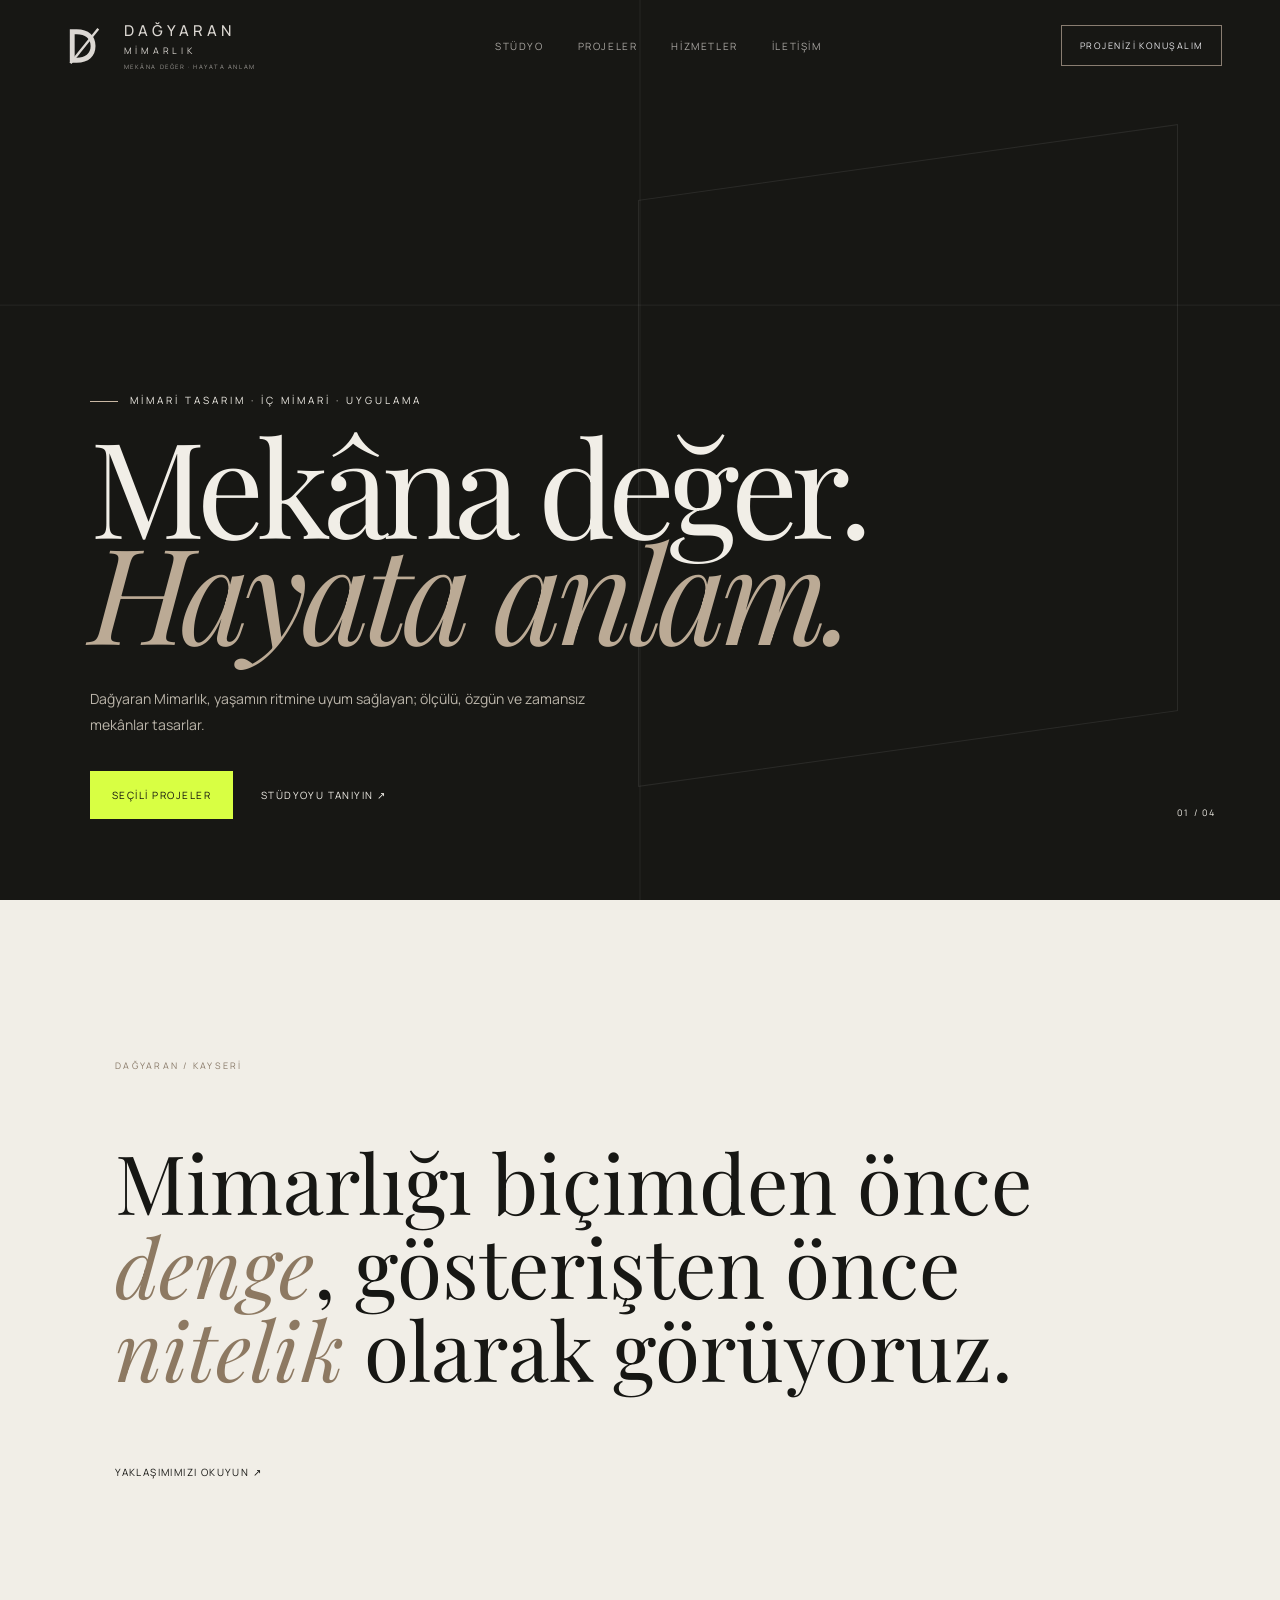
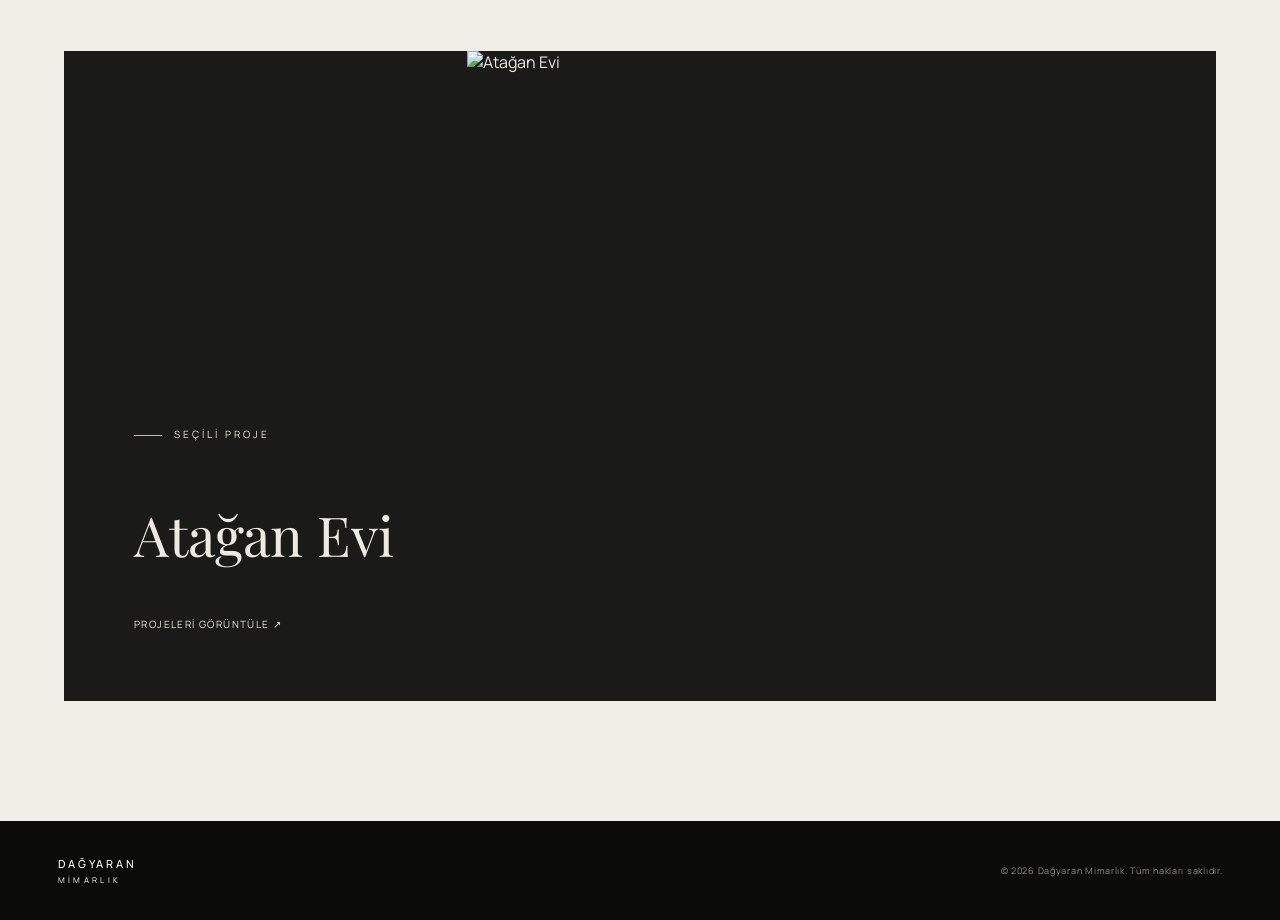
==== anasayfa.html @ bd8af975 "anasayfa.html temiz URL sayfasini ekle" ====
<!doctype html><html lang="tr"><head><meta charset="utf-8"><meta name="viewport" content="width=device-width,initial-scale=1"><meta name="description" content="Mimari tasarım, iç mimari ve uygulama."><title>Dağyaran Mimarlık | Kayseri</title><link rel="preconnect" href="https://fonts.googleapis.com"><link rel="preconnect" href="https://fonts.gstatic.com" crossorigin><link href="https://fonts.googleapis.com/css2?family=Manrope:wght@300;400;500;600&family=Playfair+Display:ital,wght@0,400;1,400&display=swap" rel="stylesheet"><link rel="stylesheet" href="styles.css"></head><body class="inner-page"><div class="page-curtain"></div><header class="site-header inner-header"><a class="brand" href="anasayfa.html"><span class="brand-mark"><svg viewBox="0 0 72 72"><path d="M17 12v48h10c17 0 27-9 27-24S44 12 27 12H17Zm7 7h3c12 0 20 6 20 17s-8 17-20 17h-3V19Z" fill="currentColor"/><path d="M58 11 18 61" fill="none" stroke="currentColor" stroke-width="3.4"/></svg></span><span class="brand-lockup"><span class="brand-text"><strong>DAĞYARAN</strong><em>MİMARLIK</em></span><span class="brand-tagline">MEKÂNA DEĞER · HAYATA ANLAM</span></span></a><nav class="desktop-nav"><a href="studyo.html">Stüdyo</a><a href="projeler.html">Projeler</a><a href="hizmetler.html">Hizmetler</a><a href="iletisim.html">İletişim</a></nav><a class="header-cta" href="iletisim.html">Projenizi Konuşalım</a></header><main><section class="home-hero"><div class="home-lines"></div><div class="home-hero-copy"><p class="eyebrow">MİMARİ TASARIM · İÇ MİMARİ · UYGULAMA</p><h1>Mekâna değer.<br><em>Hayata anlam.</em></h1><p>Dağyaran Mimarlık, yaşamın ritmine uyum sağlayan; ölçülü, özgün ve zamansız mekânlar tasarlar.</p><div class="home-actions"><a class="button light page-link" href="projeler.html">Seçili Projeler</a><a class="quiet-link page-link" href="studyo.html">Stüdyoyu tanıyın ↗</a></div></div><div class="home-number">01 / 04</div></section><section class="home-intro"><p>DAĞYARAN / KAYSERİ</p><h2>Mimarlığı biçimden önce <em>denge</em>, gösterişten önce <em>nitelik</em> olarak görüyoruz.</h2><a href="studyo.html" class="quiet-link page-link">Yaklaşımımızı okuyun ↗</a></section><section class="home-feature"><div><p class="eyebrow">SEÇİLİ PROJE</p><h2>Atağan Evi</h2><a href="projeler.html" class="quiet-link page-link">Projeleri görüntüle ↗</a></div><img src="https://drive.google.com/thumbnail?id=1v3eEyQSpE3MELbaEAuK14rETK1fbe3Ud&sz=w1600" alt="Atağan Evi"></section></main><footer><a class="brand footer-brand" href="anasayfa.html"><span class="brand-text"><strong>DAĞYARAN</strong><em>MİMARLIK</em></span></a><p>© 2026 Dağyaran Mimarlık. Tüm hakları saklıdır.</p></footer><script src="pages.js"></script></body></html>
---- styles.css ----
:root{--ink:#1A1A1A;--paper:#F7F4EF;--cream:#E8E0D6;--warm:#C9B8A4;--line:rgba(26,26,26,.16);--dark:#1A1A1A}*{box-sizing:border-box}html{scroll-behavior:smooth}body{margin:0;background:var(--paper);color:var(--ink);font-family:Manrope,Arial,sans-serif;overflow-x:hidden}.noise{position:fixed;inset:0;pointer-events:none;z-index:999;opacity:.025}.site-header{position:absolute;top:0;left:0;width:100%;z-index:30;padding:24px 4.5vw;display:grid;grid-template-columns:auto 1fr auto;gap:44px;align-items:center;color:#fff}.brand{display:flex;align-items:center;gap:16px;color:inherit;text-decoration:none}.brand-lockup{display:flex;flex-direction:column;gap:6px}.brand-tagline{font-size:6px;letter-spacing:.26em;white-space:nowrap;opacity:.68}.brand-mark{width:50px;height:50px;display:block;flex:0 0 auto}.brand-mark svg{width:100%;height:100%}.brand-text{display:flex;flex-direction:column;letter-spacing:.31em;font-size:9px}.brand-text strong{font-size:15px;font-weight:500;letter-spacing:.27em}.brand-text em{font-style:normal;margin-top:3px;letter-spacing:.42em}.desktop-nav{display:flex;justify-content:center;gap:34px}.desktop-nav a{color:inherit;text-decoration:none;text-transform:uppercase;font-size:10px;letter-spacing:.16em;opacity:.75;transition:.25s}.desktop-nav a:hover{opacity:1}.header-cta{border:1px solid rgba(255,255,255,.55);padding:13px 18px;color:#fff;text-decoration:none;text-transform:uppercase;font-size:9px;letter-spacing:.16em;transition:.25s}.header-cta:hover{background:#fff;color:#111}.menu-btn{display:none;background:none;border:0;width:42px;height:42px;position:relative}.menu-btn span{position:absolute;width:24px;height:1px;background:#fff;left:9px}.menu-btn span:first-child{top:16px}.menu-btn span:last-child{top:24px}.hero{height:100svh;min-height:690px;position:relative;color:white;overflow:hidden;display:flex;align-items:flex-end}.hero-slider,.hero-slide,.hero-overlay{position:absolute;inset:0}.hero-slide{background-size:cover;background-position:center;opacity:0;transform:scale(1.035);transition:opacity 1.2s ease,transform 6.5s ease}.hero-slide.active{opacity:1;transform:scale(1.09)}.hero-overlay{background:linear-gradient(90deg,rgba(9,9,8,.73) 0%,rgba(9,9,8,.28) 50%,rgba(9,9,8,.16) 100%),linear-gradient(0deg,rgba(8,8,7,.55),transparent 55%)}.hero-content{position:relative;z-index:3;padding:0 0 10vh 9vw;max-width:920px}.eyebrow,.section-kicker{font-size:10px;letter-spacing:.3em;text-transform:uppercase}.hero h1,.statement h2,.projects h2,.services h2,.contact h2{font-family:'Playfair Display',serif;font-weight:400}.hero h1{font-size:clamp(62px,8.8vw,132px);line-height:.86;letter-spacing:-.035em;margin:22px 0 28px}.hero h1 em,.statement h2 em,.services h2 em,.contact h2 em{font-weight:400}.hero-copy{max-width:520px;font-size:15px;line-height:1.8;color:rgba(255,255,255,.86)}.hero-actions{display:flex;align-items:center;gap:30px;margin-top:34px}.button{display:inline-flex;padding:14px 18px;text-decoration:none;text-transform:uppercase;font-size:10px;letter-spacing:.15em}.button.light{background:var(--paper);color:var(--ink)}.text-link{color:#fff;text-decoration:none;font-size:11px;letter-spacing:.12em}.text-link b{margin-left:10px;font-size:16px}.hero-side{position:absolute;z-index:3;right:4.5vw;bottom:10vh;display:flex;gap:28px;transform:rotate(-90deg) translateX(100%);transform-origin:right bottom;font-size:9px;text-transform:uppercase;letter-spacing:.2em;color:rgba(255,255,255,.72)}.hero-counter{position:absolute;z-index:3;right:4.5vw;top:50%;display:flex;flex-direction:column;align-items:center;gap:8px;font-size:9px;letter-spacing:.15em}.hero-counter i{display:block;width:1px;height:78px;background:rgba(255,255,255,.45)}.section{padding:120px 8vw}.section-kicker{color:#8A7766}.statement{padding-top:150px;padding-bottom:150px}.statement-grid{display:grid;grid-template-columns:1.35fr .65fr;gap:90px;margin-top:30px}.statement h2{font-size:clamp(48px,6.2vw,90px);line-height:1.03;letter-spacing:-.025em;margin:0;max-width:920px}.statement-copy{padding-top:10px}.statement-copy p{font-size:14px;line-height:1.9;color:#645f56;margin:0 0 24px}.statement-copy strong{color:#27241f;font-weight:500}.projects{padding-top:30px}.section-head{display:flex;align-items:flex-end;justify-content:space-between;gap:60px;margin-bottom:48px}.projects h2{font-size:clamp(54px,7vw,100px);line-height:.9;margin:12px 0 0}.section-head>p{max-width:390px;margin:0;font-size:13px;line-height:1.8;color:#6e685e}.gallery{display:grid;grid-template-columns:repeat(3,1fr);grid-auto-rows:310px;gap:16px}.gallery-item{border:0;padding:0;background:#d8d2c7;overflow:hidden;cursor:zoom-in;position:relative}.gallery-item.tall{grid-row:span 2}.gallery-item.wide{grid-column:span 2}.gallery-item img{width:100%;height:100%;object-fit:cover;display:block;transition:transform .9s cubic-bezier(.2,.65,.2,1),filter .4s}.gallery-item:hover img{transform:scale(1.035);filter:brightness(.88)}.gallery-item:after{content:'↗';position:absolute;right:18px;bottom:16px;width:35px;height:35px;border:1px solid rgba(255,255,255,.65);display:grid;place-items:center;color:white;opacity:0;transform:translateY(8px);transition:.3s}.gallery-item:hover:after{opacity:1;transform:none}.projects-note{display:flex;justify-content:space-between;align-items:center;padding:26px 0;border-bottom:1px solid var(--line);font-size:11px;text-transform:uppercase;letter-spacing:.14em}.projects-note a{color:inherit;text-decoration:none}.services{background:var(--dark);color:#F7F4EF;margin-top:100px}.services-inner{display:grid;grid-template-columns:.78fr 1.22fr;gap:100px}.section-kicker.light{color:#aaa397}.services h2{font-size:clamp(55px,6.7vw,96px);line-height:.96;margin:16px 0}.service-list{border-top:1px solid rgba(255,255,255,.2)}.service-list>div{display:grid;grid-template-columns:50px 1.05fr 1.4fr;gap:24px;padding:28px 0;border-bottom:1px solid rgba(255,255,255,.13)}.service-list span{font-size:10px;color:#8a867f}.service-list h3{font-size:16px;font-weight:500;margin:0}.service-list p{font-size:12px;line-height:1.8;color:#aaa59e;margin:0}.contact{display:grid;grid-template-columns:.8fr 1.2fr;gap:110px;align-items:start}.contact h2{font-size:clamp(54px,6.8vw,96px);line-height:.98;margin:15px 0}.contact-grid{display:grid;grid-template-columns:1fr 1fr;gap:46px 60px;border-top:1px solid var(--line);padding-top:28px}.contact-grid>div:last-child{grid-column:1/-1}.contact-grid small{font-size:9px;letter-spacing:.2em;color:#827a6f}.contact-grid p,.contact-grid a{font-size:14px;line-height:1.8;color:var(--ink);text-decoration:none;display:block;margin:10px 0}.contact-grid a:hover{text-decoration:underline}footer{padding:34px 4.5vw;background:#0b0b0a;color:white;display:flex;align-items:center;justify-content:space-between}.footer-brand .brand-mark{width:32px;height:32px}.footer-brand .brand-text strong{font-size:11px}.footer-brand .brand-text{font-size:8px}footer p{font-size:9px;letter-spacing:.08em;color:#8f8d87}.mobile-menu{position:fixed;inset:0;z-index:25;background:#111;color:#fff;display:flex;flex-direction:column;align-items:center;justify-content:center;gap:24px;opacity:0;pointer-events:none;transition:.35s}.mobile-menu.open{opacity:1;pointer-events:auto}.mobile-menu a{color:#fff;text-decoration:none;font-family:'Playfair Display',serif;font-size:38px}.lightbox{position:fixed;inset:0;background:rgba(8,8,7,.94);z-index:60;display:grid;place-items:center;padding:5vw;opacity:0;pointer-events:none;transition:.3s}.lightbox.open{opacity:1;pointer-events:auto}.lightbox img{max-width:94vw;max-height:88vh;object-fit:contain;box-shadow:0 24px 80px rgba(0,0,0,.45)}.lightbox-close{position:absolute;right:24px;top:18px;background:none;border:0;color:#fff;font-size:38px;font-weight:200;cursor:pointer}.reveal{opacity:0;transform:translateY(26px);transition:opacity .9s ease,transform .9s cubic-bezier(.2,.7,.2,1)}.reveal.visible{opacity:1;transform:none}.delay-1{transition-delay:.12s}.delay-2{transition-delay:.24s}@media(max-width:1000px){.desktop-nav,.header-cta{display:none}.site-header{grid-template-columns:1fr auto}.menu-btn{display:block}.hero-content{padding-left:7vw;padding-right:7vw}.hero-side{display:none}.statement-grid,.services-inner,.contact{grid-template-columns:1fr;gap:55px}.gallery{grid-template-columns:1fr 1fr}.section{padding-left:7vw;padding-right:7vw}.service-list>div{grid-template-columns:40px 1fr}.service-list p{grid-column:2}.contact-grid{grid-template-columns:1fr 1fr}}@media(max-width:650px){.site-header{padding:18px 6vw}.brand-mark{width:36px;height:36px}.brand-text strong{font-size:12px}.hero{min-height:640px}.hero h1{font-size:18vw}.hero-copy{font-size:13px}.hero-actions{flex-direction:column;align-items:flex-start;gap:20px}.hero-counter{display:none}.section{padding:86px 6vw}.statement{padding-top:105px}.statement-grid{gap:36px}.statement h2{font-size:13vw}.section-head{align-items:flex-start;flex-direction:column;gap:20px}.gallery{grid-template-columns:1fr;grid-auto-rows:430px}.gallery-item.tall,.gallery-item.wide{grid-row:auto;grid-column:auto}.projects-note{align-items:flex-start;flex-direction:column;gap:14px}.services{margin-top:55px}.services h2,.projects h2,.contact h2{font-size:14vw}.contact-grid{grid-template-columns:1fr;gap:34px}.contact-grid>div:last-child{grid-column:auto}.mobile-menu a{font-size:33px}footer{align-items:flex-start;flex-direction:column;gap:24px}}.eyebrow:before,.section-kicker:before{content:"";display:inline-block;width:28px;height:1px;background:var(--warm);vertical-align:middle;margin-right:12px}.hero .eyebrow:before{background:#d8c7b2}.header-cta{border-color:rgba(201,184,164,.75)}.header-cta:hover{background:var(--warm);border-color:var(--warm);color:#1A1A1A}.projects-note{color:#6d6258}.services .section-kicker.light:before{background:var(--warm)}.footer-brand .brand-tagline{display:none}@media(max-width:650px){.brand-tagline{display:none}.brand-mark{width:42px;height:42px}.eyebrow:before,.section-kicker:before{width:18px;margin-right:8px}}
.project-grid{display:grid;grid-template-columns:repeat(2,minmax(0,1fr));gap:18px}.project-card{border:0;padding:0;background:transparent;text-align:left;cursor:pointer;color:inherit}.project-cover{height:520px;overflow:hidden;background:#ddd5ca}.project-cover img{width:100%;height:100%;object-fit:cover;display:block;transition:transform .8s cubic-bezier(.2,.65,.2,1),filter .35s}.project-card:hover .project-cover img{transform:scale(1.025);filter:brightness(.9)}.project-meta{display:grid;grid-template-columns:1fr auto;gap:6px 20px;padding:18px 2px 34px;border-bottom:1px solid var(--line)}.project-meta small{grid-column:1/-1;font-size:9px;letter-spacing:.2em;text-transform:uppercase;color:#8a7766}.project-meta h3{font-family:'Playfair Display',serif;font-size:28px;font-weight:400;margin:0}.project-meta span{align-self:center;font-size:9px;letter-spacing:.14em;text-transform:uppercase;color:#756d63}.project-modal{position:fixed;inset:0;z-index:55;background:var(--paper);overflow:auto;opacity:0;pointer-events:none;transform:translateY(18px);transition:.35s}.project-modal.open{opacity:1;pointer-events:auto;transform:none}.project-modal-head{position:sticky;top:0;z-index:3;background:rgba(247,244,239,.94);backdrop-filter:blur(12px);display:grid;grid-template-columns:160px 1fr 80px;align-items:center;padding:24px 5vw;border-bottom:1px solid var(--line)}.project-modal-head>div{text-align:center}.project-modal-head small{font-size:9px;letter-spacing:.18em;color:#8a7766}.project-modal-head h2{font-family:'Playfair Display',serif;font-weight:400;font-size:38px;margin:3px 0}.project-back,.project-x{border:0;background:none;cursor:pointer;color:inherit}.project-back{text-align:left;text-transform:uppercase;font-size:9px;letter-spacing:.16em}.project-x{font-size:34px;font-weight:200}.project-gallery{padding:24px 5vw 80px;columns:2;column-gap:18px}.project-shot{width:100%;border:0;padding:0;margin:0 0 18px;background:#ddd5ca;display:block;break-inside:avoid;cursor:zoom-in}.project-shot img{width:100%;height:auto;display:block;transition:filter .3s}.project-shot:hover img{filter:brightness(.92)}@media(max-width:800px){.project-grid{grid-template-columns:1fr}.project-cover{height:62vw;min-height:340px}.project-modal-head{grid-template-columns:70px 1fr 45px;padding:16px 4vw}.project-modal-head h2{font-size:25px}.project-gallery{columns:1;padding:14px 4vw 60px}.project-meta h3{font-size:25px}}
/* 2026 editorial redesign */
body{--paper:#f2efe9;--ink:#11110f;--acid:#d8ff43;background:var(--paper)}.scroll-progress{position:fixed;top:0;left:0;height:2px;width:0;background:var(--acid);z-index:1000;pointer-events:none}.site-header{position:fixed;mix-blend-mode:difference;padding-top:20px;padding-bottom:20px}.site-header.scrolled{background:rgba(17,17,15,.72);backdrop-filter:blur(16px);mix-blend-mode:normal}.hero-modern{background:#11110f;color:#f5f1e9;min-height:760px;isolation:isolate}.hero-modern:after{content:"";position:absolute;inset:0;background:radial-gradient(circle at 68% 42%,rgba(216,255,67,.075),transparent 24%),linear-gradient(110deg,transparent 55%,rgba(255,255,255,.025));z-index:-1}.hero-grid{position:absolute;inset:-15%;z-index:-2;background-image:linear-gradient(rgba(255,255,255,.055) 1px,transparent 1px),linear-gradient(90deg,rgba(255,255,255,.055) 1px,transparent 1px);background-size:76px 76px;transform:perspective(800px) rotateX(62deg) rotateZ(-9deg) scale(1.25);transform-origin:center;animation:gridFloat 14s ease-in-out infinite alternate}.hero-orbit{position:absolute;border:1px solid rgba(255,255,255,.12);border-radius:50%;z-index:-1}.orbit-a{width:54vw;height:54vw;right:-12vw;top:-14vw;animation:orbit 22s linear infinite}.orbit-b{width:29vw;height:29vw;right:10vw;top:18vh;border-color:rgba(216,255,67,.22);animation:orbit 16s linear infinite reverse}.hero-orbit:before{content:"";position:absolute;width:8px;height:8px;background:var(--acid);border-radius:50%;top:50%;left:-4px}.hero-plane{position:absolute;border:1px solid rgba(255,255,255,.09);z-index:-1;transform:rotate(-14deg)}.plane-a{width:34vw;height:48vw;right:8vw;top:9vh}.plane-b{width:20vw;height:28vw;right:20vw;top:22vh;transform:rotate(18deg)}.hero-monogram{position:absolute;width:min(42vw,620px);height:min(42vw,620px);right:5vw;top:50%;transform:translateY(-50%);color:rgba(255,255,255,.045);z-index:-1;animation:monogramPulse 8s ease-in-out infinite}.hero-monogram svg{width:100%;height:100%}.hero-content{padding:0 6vw 8vh;max-width:none;width:100%}.hero-modern h1{font-size:clamp(68px,10.2vw,158px);line-height:.75;letter-spacing:-.055em;margin:28px 0 48px;max-width:1100px}.hero-modern h1 span,.hero-modern h1 em{display:inline-block}.hero-modern h1 em{color:var(--acid)}.hero-bottomline{display:grid;grid-template-columns:minmax(280px,510px) auto;gap:8vw;align-items:end}.hero-copy{margin:0}.hero-actions{margin:0}.button.light{background:var(--acid);color:#11110f;padding:17px 22px}.button.light b{margin-left:24px}.hero-index{position:absolute;right:4vw;bottom:7vh;display:flex;align-items:center;gap:12px;font-size:8px;letter-spacing:.24em;writing-mode:vertical-rl}.hero-index i{width:1px;height:55px;background:rgba(255,255,255,.25)}.scroll-cue{position:absolute;right:4vw;top:28%;color:#fff;text-decoration:none;display:flex;flex-direction:column;align-items:center;gap:12px;font-size:8px;letter-spacing:.24em}.scroll-cue span{writing-mode:vertical-rl}.scroll-cue i{height:70px;width:1px;background:rgba(255,255,255,.35);position:relative;overflow:hidden}.scroll-cue i:after{content:"";position:absolute;left:0;top:-100%;height:100%;width:1px;background:var(--acid);animation:scrollLine 2s ease-in-out infinite}.ticker{overflow:hidden;background:var(--acid);color:#11110f;padding:14px 0}.ticker-track{width:max-content;display:flex;align-items:center;gap:30px;animation:tickerMove 30s linear infinite}.ticker span{font-size:10px;letter-spacing:.2em}.ticker b{font-size:10px}.statement{position:relative}.statement-grid{border-top:1px solid var(--line);padding-top:45px}.statement h2{font-size:clamp(54px,7vw,108px);line-height:.92}.statement h2 em{background:linear-gradient(transparent 68%,rgba(216,255,67,.75) 0)}.projects{background:#e9e5dd}.projects .section-head{border-top:1px solid rgba(17,17,15,.18);padding-top:26px}.project-grid{gap:4px}.project-card{position:relative;background:#111}.project-cover{height:620px}.project-cover:after{content:"";position:absolute;inset:0;background:linear-gradient(0deg,rgba(0,0,0,.55),transparent 45%);opacity:.65;transition:.4s}.project-card:hover .project-cover:after{opacity:.9}.project-meta{position:absolute;left:0;right:0;bottom:0;z-index:2;color:#fff;border:0;padding:28px 30px}.project-meta small{color:rgba(255,255,255,.65)}.project-meta h3{font-size:34px}.project-meta span{color:var(--acid)}.services{margin-top:0}.service-list>div{transition:padding .35s,background .35s}.service-list>div:hover{padding-left:18px;background:rgba(255,255,255,.035)}.contact{min-height:75vh;align-items:center}.contact-title h2 em{background:linear-gradient(transparent 70%,var(--acid) 0)}@keyframes tickerMove{to{transform:translateX(-50%)}}@keyframes orbit{to{transform:rotate(360deg)}}@keyframes gridFloat{to{transform:perspective(800px) rotateX(57deg) rotateZ(-5deg) scale(1.32) translateY(-2%)}}@keyframes monogramPulse{50%{color:rgba(216,255,67,.08);transform:translateY(-50%) scale(1.025)}}@keyframes scrollLine{0%{top:-100%}60%,100%{top:100%}}@media(max-width:800px){.hero-modern{min-height:720px}.hero-content{padding:0 6vw 9vh}.hero-modern h1{font-size:18vw;line-height:.82}.hero-bottomline{grid-template-columns:1fr;gap:28px}.hero-actions{align-items:flex-start}.hero-monogram{width:80vw;height:80vw;right:-22vw}.plane-a{width:70vw;height:90vw;right:-20vw}.project-cover{height:118vw;max-height:620px}.project-meta{padding:22px}.project-meta h3{font-size:28px}.scroll-cue,.hero-index{display:none}.ticker-track{animation-duration:22s}}@media(prefers-reduced-motion:reduce){.hero-grid,.hero-orbit,.hero-monogram,.ticker-track,.scroll-cue i:after{animation:none}}

/* Quiet luxury direction */
body{--paper:#f3f0e9;--ink:#171714;--accent:#b4a18b}.hero-classic{background:#191917;color:#f1ede5;min-height:760px;isolation:isolate}.hero-classic:before{content:"";position:absolute;inset:0;background:linear-gradient(90deg,rgba(0,0,0,.18),transparent 65%);z-index:-1}.hero-architecture{position:absolute;inset:0;overflow:hidden;z-index:-1}.arch-line{position:absolute;background:rgba(255,255,255,.09)}.arch-line.l1{width:1px;height:100%;left:67%;top:0}.arch-line.l2{height:1px;width:48%;right:0;top:31%}.arch-line.l3{width:1px;height:72%;right:12%;bottom:0}.arch-block{position:absolute;border:1px solid rgba(255,255,255,.08)}.arch-block.b1{width:31vw;height:42vw;right:8vw;top:18vh}.arch-block.b2{width:18vw;height:27vw;right:19vw;top:31vh;background:rgba(255,255,255,.018)}.hero-classic .hero-content{padding:0 7vw 9vh;max-width:1180px}.hero-classic h1{font-size:clamp(76px,10vw,154px);line-height:.82;letter-spacing:-.045em;margin:25px 0 45px}.hero-classic h1 em{color:#c7b8a5}.hero-classic .hero-bottomline{display:grid;grid-template-columns:460px auto;gap:7vw;align-items:end}.hero-classic .button.light{background:#f1ede5;color:#171714;padding:16px 22px}.hero-classic .button.light:hover{background:#c7b8a5}.hero-classic .hero-actions{margin:0}.hero-signature{position:absolute;right:-1vw;bottom:-.04em;font-family:'Playfair Display',serif;font-size:12vw;line-height:1;color:rgba(255,255,255,.022);letter-spacing:-.04em}.hero-classic .scroll-cue{right:4vw;top:auto;bottom:8vh}.hero-classic .scroll-cue i:after{background:#c7b8a5}.ticker{display:none}.scroll-progress{background:#c7b8a5}.statement{background:#f3f0e9}.statement h2 em{background:none;color:#8c7965}.projects{background:#e9e4dc}.project-grid{gap:18px}.project-card{background:transparent}.project-cover{height:600px}.project-cover:after{background:linear-gradient(0deg,rgba(10,10,9,.62),transparent 46%)}.project-meta{padding:26px}.project-meta span{color:#ddd0bf}.services{background:#1a1a18}.contact-title h2 em{background:none;color:#8c7965}.site-header.scrolled{background:rgba(25,25,23,.92)}@media(max-width:800px){.hero-classic{min-height:720px}.hero-classic .hero-content{padding:0 6vw 9vh}.hero-classic h1{font-size:19vw}.hero-classic .hero-bottomline{grid-template-columns:1fr;gap:26px}.arch-block.b1{width:75vw;height:100vw;right:-22vw}.arch-block.b2{width:46vw;height:68vw;right:5vw}.hero-signature{font-size:22vw}.project-cover{height:118vw}}
.inner-page{background:#f1eee7;color:#171714}.inner-page .site-header{position:fixed;color:#f3efe7;mix-blend-mode:difference;transition:transform .5s,padding .35s}.inner-page .site-header.header-hidden{transform:translateY(-110%)}.page-curtain{position:fixed;inset:0;background:#171714;z-index:2000;transform:scaleY(1);transform-origin:bottom;transition:transform .85s cubic-bezier(.76,0,.24,1);pointer-events:none}.page-ready .page-curtain{transform:scaleY(0)}.page-leaving .page-curtain{transform:scaleY(1);transform-origin:top}.home-hero{height:100svh;min-height:760px;background:#171714;color:#f1eee7;position:relative;display:flex;align-items:flex-end;overflow:hidden}.home-lines{position:absolute;inset:0;background:linear-gradient(90deg,transparent 49.94%,#ffffff17 50%,transparent 50.06%),linear-gradient(0deg,transparent 66%,#ffffff12 66.1%,transparent 66.2%)}.home-lines:after{content:"";position:absolute;width:42vw;height:65vh;border:1px solid #ffffff15;right:8vw;top:18vh;transform:skewY(-8deg)}.home-hero-copy{position:relative;z-index:2;padding:0 7vw 9vh;width:min(1250px,94vw)}.home-hero h1,.page-hero h1,.project-detail-hero h1{font-family:'Playfair Display',serif;font-weight:400;letter-spacing:-.05em}.home-hero h1{font-size:clamp(76px,10.4vw,160px);line-height:.8;margin:24px 0 42px}.home-hero h1 em,.page-hero h1 em{color:#bbaa95}.home-hero-copy>p:not(.eyebrow){max-width:530px;font-size:14px;line-height:1.9;color:#bbb5aa}.home-actions{display:flex;gap:28px;align-items:center;margin-top:32px}.quiet-link{color:inherit;text-decoration:none;font-size:10px;letter-spacing:.14em;text-transform:uppercase}.home-number{position:absolute;right:5vw;bottom:9vh;font-size:9px;letter-spacing:.2em}.home-intro{padding:150px 9vw 170px}.home-intro>p{font-size:9px;letter-spacing:.25em;color:#897a69}.home-intro h2{font-family:'Playfair Display',serif;font-size:clamp(48px,6.4vw,96px);line-height:1.02;font-weight:400;max-width:1200px}.home-intro h2 em{color:#8d7962}.home-feature{margin:0 5vw 120px;display:grid;grid-template-columns:.7fr 1.3fr;min-height:650px;background:#1a1a18;color:#eee9df}.home-feature>div{padding:70px;display:flex;flex-direction:column;justify-content:flex-end}.home-feature h2{font-family:'Playfair Display',serif;font-size:55px;font-weight:400}.home-feature img{width:100%;height:100%;object-fit:cover;min-height:650px}.page-hero{padding:210px 8vw 100px;min-height:58vh;background:#1a1a18;color:#f1eee7}.page-hero h1{font-size:clamp(82px,11vw,170px);line-height:.8;margin:35px 0}.page-hero>p:last-child{max-width:480px;color:#aaa49a;line-height:1.8}.split-hero{display:grid;grid-template-columns:1.25fr .75fr;gap:10vw;align-items:end}.split-hero>p{font-size:15px;line-height:2;color:#bbb5aa}.portfolio-list{padding:60px 7vw 130px}.portfolio-row{display:grid;grid-template-columns:70px 1fr auto;align-items:center;gap:30px;padding:38px 0;border-bottom:1px solid #17171429;color:inherit;text-decoration:none;transition:padding .35s}.portfolio-row:hover{padding-left:18px}.portfolio-row>span,.portfolio-row small{font-size:9px;letter-spacing:.16em;color:#8d806f}.portfolio-row h2{font-family:'Playfair Display',serif;font-weight:400;font-size:clamp(34px,4vw,62px);margin:5px 0}.editorial-copy{padding:140px 9vw;display:grid;grid-template-columns:.3fr 1.3fr .7fr;gap:60px}.editorial-copy span{font-size:9px;letter-spacing:.2em}.editorial-copy h2{font-family:'Playfair Display',serif;font-size:55px;font-weight:400;margin:0}.editorial-copy p,.service-editorial p{line-height:1.9;color:#716a61}.service-editorial{padding:40px 8vw 130px}.service-editorial article{display:grid;grid-template-columns:70px 1fr 1fr;gap:35px;padding:40px 0;border-bottom:1px solid #17171426}.service-editorial h2{font-family:'Playfair Display',serif;font-weight:400;font-size:42px;margin:0}.service-editorial p{max-width:520px;margin:0}.contact-editorial{padding:80px 8vw 160px;display:grid;grid-template-columns:repeat(3,1fr);gap:60px}.contact-editorial>div{border-top:1px solid #17171433;padding-top:24px}.contact-editorial small{letter-spacing:.18em;font-size:9px}.contact-editorial a,.contact-editorial p{display:block;color:inherit;text-decoration:none;line-height:1.9;margin:10px 0}.project-detail-hero{padding:190px 7vw 80px;background:#1a1a18;color:#f1eee7}.project-detail-hero p,.project-detail-hero span{font-size:9px;letter-spacing:.2em;text-transform:uppercase;color:#aaa49a}.project-detail-hero h1{font-size:clamp(70px,10vw,150px);line-height:.85;margin:40px 0}.project-return{color:#f1eee7;text-decoration:none;font-size:9px;letter-spacing:.16em;text-transform:uppercase}.project-chapter{padding:80px 6vw 30px}.chapter-title{display:flex;align-items:center;gap:24px;margin-bottom:30px;font-size:9px;letter-spacing:.18em;text-transform:uppercase}.chapter-title i{height:1px;background:#1717142e;flex:1}.detail-grid{columns:2;column-gap:18px}.detail-grid figure{break-inside:avoid;margin:0 0 28px}.detail-grid img{width:100%;display:block}.detail-grid figcaption{font-size:8px;letter-spacing:.15em;color:#8d806f;margin-top:8px}.home-intro,.home-feature,.portfolio-row,.editorial-copy,.service-editorial article,.contact-editorial>div,.project-chapter{opacity:0;transform:translateY(25px);transition:opacity .9s,transform .9s}.in-view{opacity:1!important;transform:none!important}@media(max-width:800px){.inner-page .desktop-nav,.inner-page .header-cta{display:none}.home-hero h1{font-size:19vw}.home-feature,.split-hero,.editorial-copy,.service-editorial article,.contact-editorial{grid-template-columns:1fr}.home-feature{margin:0 4vw 70px}.home-feature>div{padding:38px}.home-feature img{min-height:450px}.page-hero{padding:160px 6vw 70px}.portfolio-list{padding:30px 6vw 80px}.portfolio-row{grid-template-columns:40px 1fr}.portfolio-row>span:last-child{display:none}.editorial-copy{padding:90px 6vw}.service-editorial{padding:20px 6vw 90px}.service-editorial article{grid-template-columns:40px 1fr}.service-editorial article p{grid-column:2}.contact-editorial{padding:60px 6vw 100px}.detail-grid{columns:1}.project-chapter{padding:55px 4vw 20px}.home-actions{align-items:flex-start;flex-direction:column}}
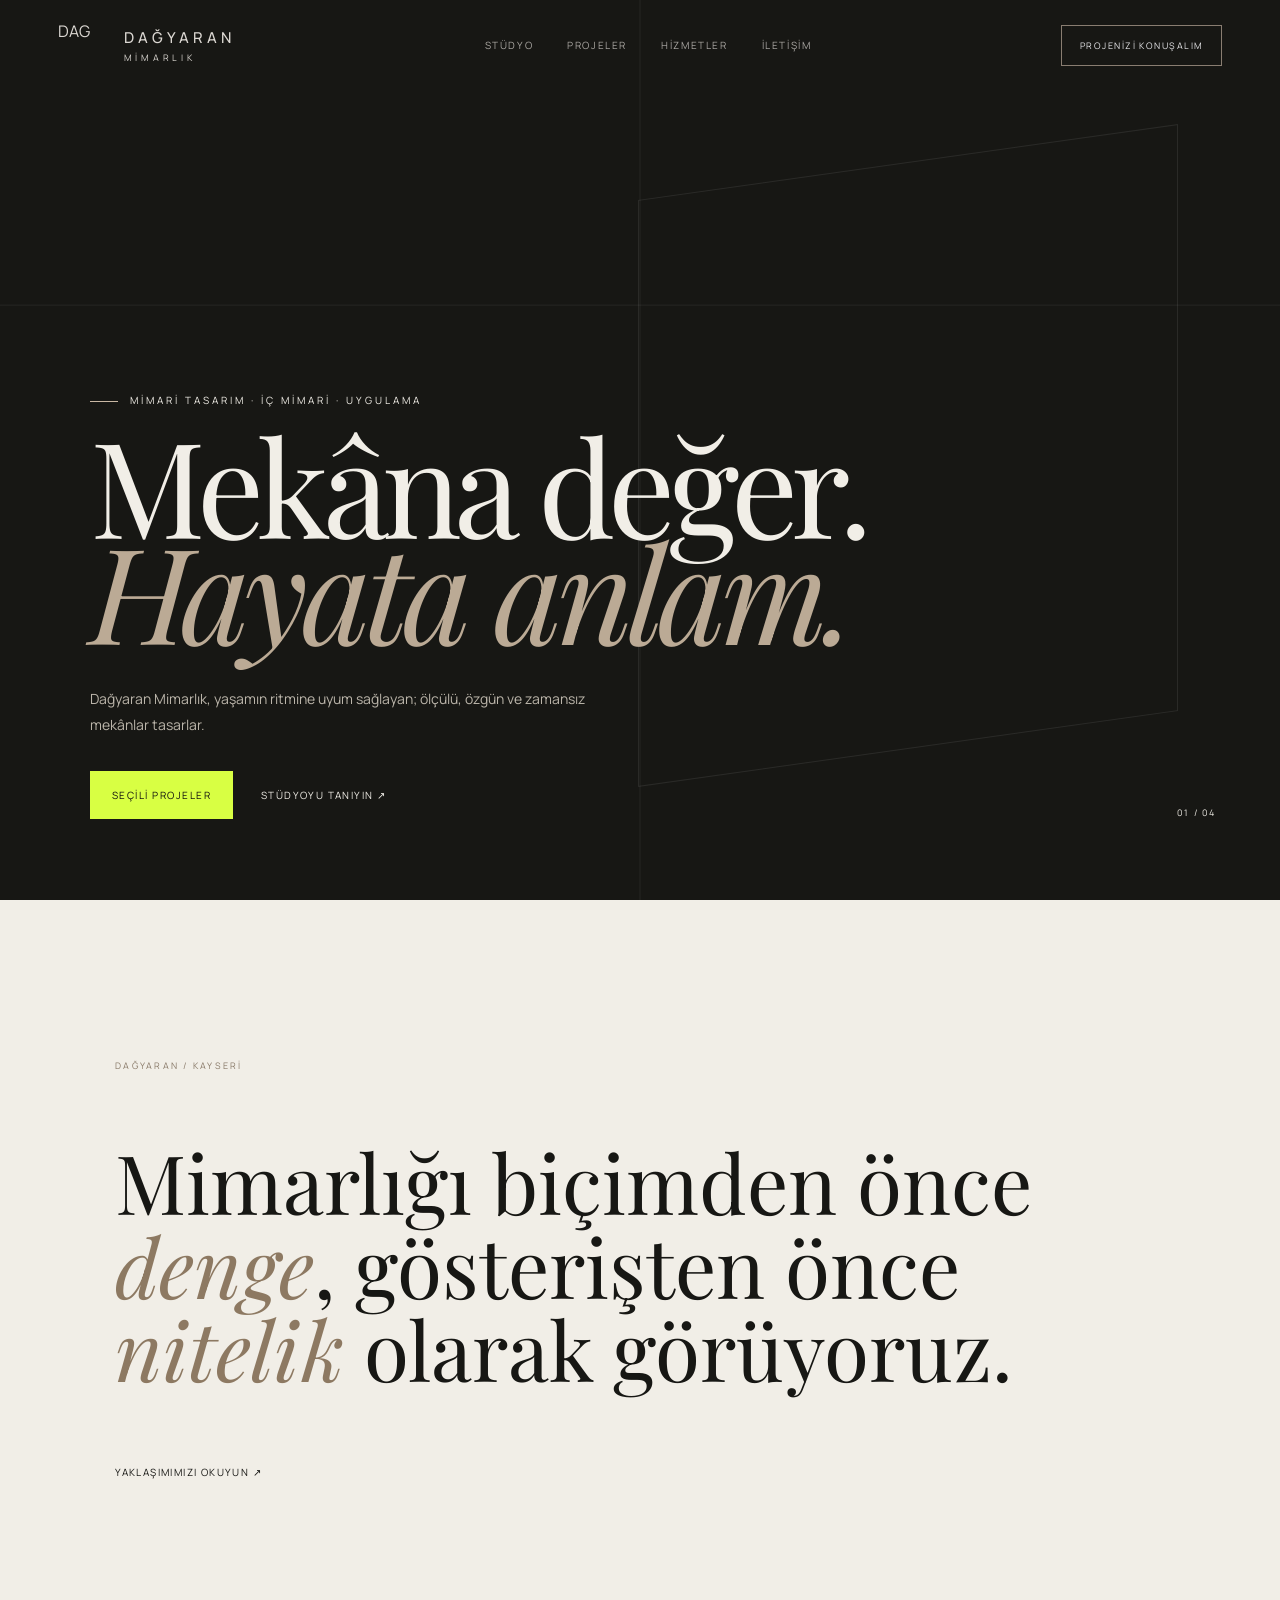
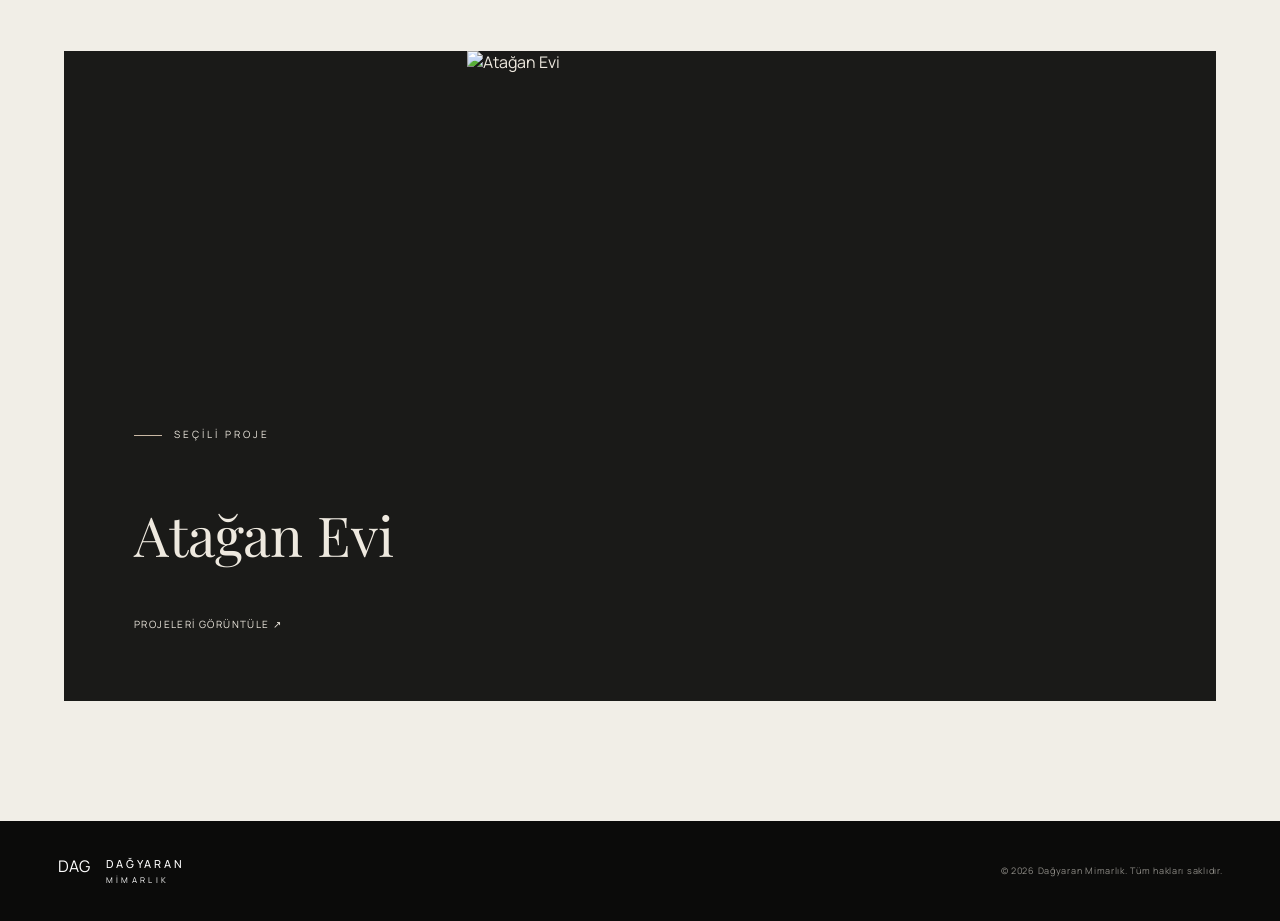
==== commit 58852ca8: "Resmi Dagyaran Mimarlik logosunu uygula" ====
--- a/anasayfa.html
+++ b/anasayfa.html
@@ -1 +1 @@
-<!doctype html><html lang="tr"><head><meta charset="utf-8"><meta name="viewport" content="width=device-width,initial-scale=1"><meta name="description" content="Mimari tasarım, iç mimari ve uygulama."><title>Dağyaran Mimarlık | Kayseri</title><link rel="preconnect" href="https://fonts.googleapis.com"><link rel="preconnect" href="https://fonts.gstatic.com" crossorigin><link href="https://fonts.googleapis.com/css2?family=Manrope:wght@300;400;500;600&family=Playfair+Display:ital,wght@0,400;1,400&display=swap" rel="stylesheet"><link rel="stylesheet" href="styles.css"></head><body class="inner-page"><div class="page-curtain"></div><header class="site-header inner-header"><a class="brand" href="anasayfa.html"><span class="brand-mark"><svg viewBox="0 0 72 72"><path d="M17 12v48h10c17 0 27-9 27-24S44 12 27 12H17Zm7 7h3c12 0 20 6 20 17s-8 17-20 17h-3V19Z" fill="currentColor"/><path d="M58 11 18 61" fill="none" stroke="currentColor" stroke-width="3.4"/></svg></span><span class="brand-lockup"><span class="brand-text"><strong>DAĞYARAN</strong><em>MİMARLIK</em></span><span class="brand-tagline">MEKÂNA DEĞER · HAYATA ANLAM</span></span></a><nav class="desktop-nav"><a href="studyo.html">Stüdyo</a><a href="projeler.html">Projeler</a><a href="hizmetler.html">Hizmetler</a><a href="iletisim.html">İletişim</a></nav><a class="header-cta" href="iletisim.html">Projenizi Konuşalım</a></header><main><section class="home-hero"><div class="home-lines"></div><div class="home-hero-copy"><p class="eyebrow">MİMARİ TASARIM · İÇ MİMARİ · UYGULAMA</p><h1>Mekâna değer.<br><em>Hayata anlam.</em></h1><p>Dağyaran Mimarlık, yaşamın ritmine uyum sağlayan; ölçülü, özgün ve zamansız mekânlar tasarlar.</p><div class="home-actions"><a class="button light page-link" href="projeler.html">Seçili Projeler</a><a class="quiet-link page-link" href="studyo.html">Stüdyoyu tanıyın ↗</a></div></div><div class="home-number">01 / 04</div></section><section class="home-intro"><p>DAĞYARAN / KAYSERİ</p><h2>Mimarlığı biçimden önce <em>denge</em>, gösterişten önce <em>nitelik</em> olarak görüyoruz.</h2><a href="studyo.html" class="quiet-link page-link">Yaklaşımımızı okuyun ↗</a></section><section class="home-feature"><div><p class="eyebrow">SEÇİLİ PROJE</p><h2>Atağan Evi</h2><a href="projeler.html" class="quiet-link page-link">Projeleri görüntüle ↗</a></div><img src="https://drive.google.com/thumbnail?id=1v3eEyQSpE3MELbaEAuK14rETK1fbe3Ud&sz=w1600" alt="Atağan Evi"></section></main><footer><a class="brand footer-brand" href="anasayfa.html"><span class="brand-text"><strong>DAĞYARAN</strong><em>MİMARLIK</em></span></a><p>© 2026 Dağyaran Mimarlık. Tüm hakları saklıdır.</p></footer><script src="pages.js"></script></body></html>+<!doctype html><html lang="tr"><head><meta charset="utf-8"><meta name="viewport" content="width=device-width,initial-scale=1"><meta name="description" content="Dağyaran Mimarlık Kayseri'de mimari tasarım, iç mimari, 3D görselleştirme, uygulama ve anahtar teslim proje hizmetleri sunar."><title>Dağyaran Mimarlık | Kayseri Mimarlık ve İç Mimarlık</title><link rel="preconnect" href="https://fonts.googleapis.com"><link rel="preconnect" href="https://fonts.gstatic.com" crossorigin><link href="https://fonts.googleapis.com/css2?family=Manrope:wght@300;400;500;600&family=Playfair+Display:ital,wght@0,400;1,400&display=swap" rel="stylesheet"><link rel="stylesheet" href="styles.css"><meta name="robots" content="index,follow"><link rel="canonical" href="https://dagyaranmimarlik.com/anasayfa.html"><meta property="og:type" content="website"><meta property="og:site_name" content="Dağyaran Mimarlık"><meta property="og:title" content="Dağyaran Mimarlık | Kayseri Mimarlık ve İç Mimarlık"><meta property="og:description" content="Dağyaran Mimarlık Kayseri'de mimari tasarım, iç mimari, 3D görselleştirme, uygulama ve anahtar teslim proje hizmetleri sunar."></head><body class="inner-page"><div class="page-curtain"></div><header class="site-header inner-header"><a class="brand" href="anasayfa.html"><span class="brand-mark dag-logo-mark" aria-hidden="true"><span class="dg-d">D</span><span class="dg-a">A</span><span class="dg-g">G</span></span><span class="brand-text dag-logo-text"><strong>DAĞYARAN</strong><em>MİMARLIK</em></span></a><nav class="desktop-nav"><a href="studyo.html">Stüdyo</a><a href="projeler.html">Projeler</a><a href="hizmetler.html">Hizmetler</a><a href="iletisim.html">İletişim</a></nav><a class="header-cta" href="iletisim.html">Projenizi Konuşalım</a></header><main><section class="home-hero"><div class="home-lines"></div><div class="home-hero-copy"><p class="eyebrow">MİMARİ TASARIM · İÇ MİMARİ · UYGULAMA</p><h1>Mekâna değer.<br><em>Hayata anlam.</em></h1><p>Dağyaran Mimarlık, yaşamın ritmine uyum sağlayan; ölçülü, özgün ve zamansız mekânlar tasarlar.</p><div class="home-actions"><a class="button light page-link" href="projeler.html">Seçili Projeler</a><a class="quiet-link page-link" href="studyo.html">Stüdyoyu tanıyın ↗</a></div></div><div class="home-number">01 / 04</div></section><section class="home-intro"><p>DAĞYARAN / KAYSERİ</p><h2>Mimarlığı biçimden önce <em>denge</em>, gösterişten önce <em>nitelik</em> olarak görüyoruz.</h2><a href="studyo.html" class="quiet-link page-link">Yaklaşımımızı okuyun ↗</a></section><section class="home-feature"><div><p class="eyebrow">SEÇİLİ PROJE</p><h2>Atağan Evi</h2><a href="projeler.html" class="quiet-link page-link">Projeleri görüntüle ↗</a></div><img src="https://drive.google.com/thumbnail?id=1v3eEyQSpE3MELbaEAuK14rETK1fbe3Ud&sz=w1600" alt="Atağan Evi"></section></main><footer><a class="brand footer-brand" href="anasayfa.html"><span class="brand-mark dag-logo-mark" aria-hidden="true"><span class="dg-d">D</span><span class="dg-a">A</span><span class="dg-g">G</span></span><span class="brand-text dag-logo-text"><strong>DAĞYARAN</strong><em>MİMARLIK</em></span></a><p>© 2026 Dağyaran Mimarlık. Tüm hakları saklıdır.</p></footer><script src="pages.js"></script></body></html>
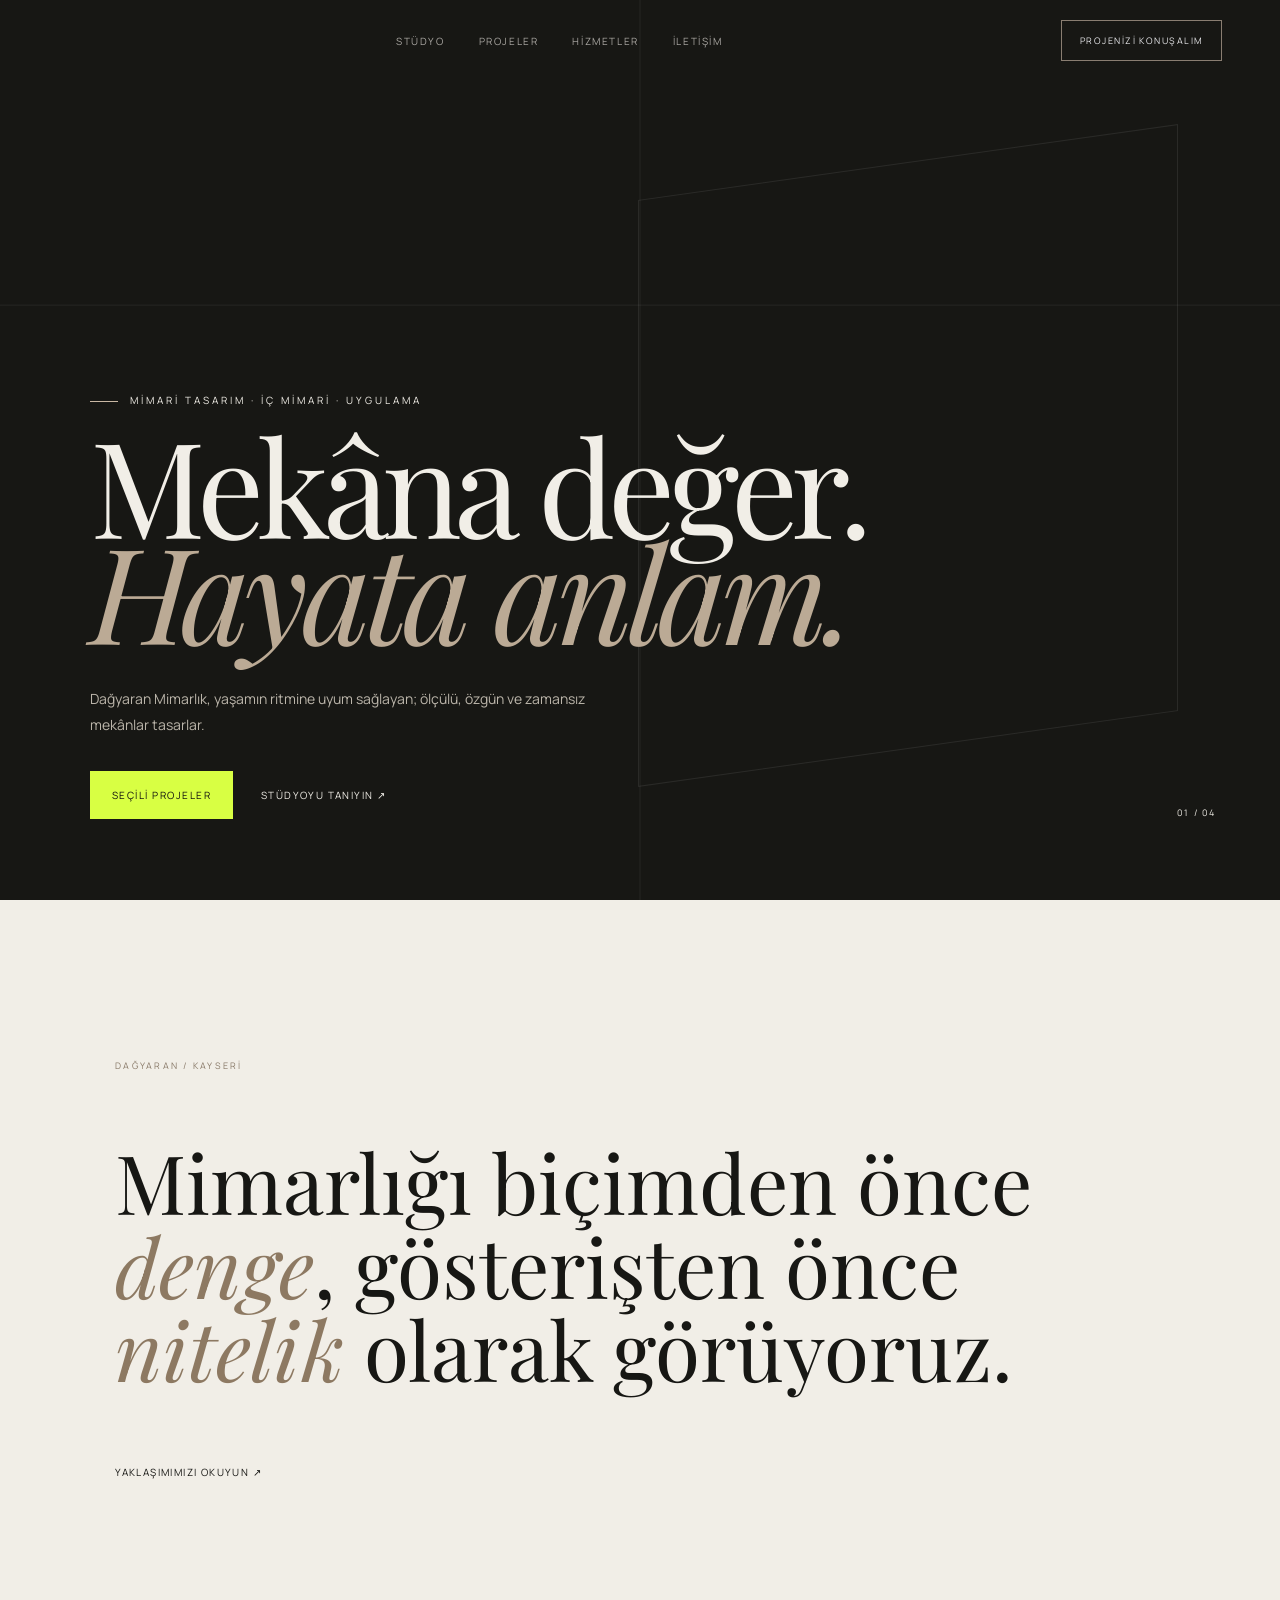
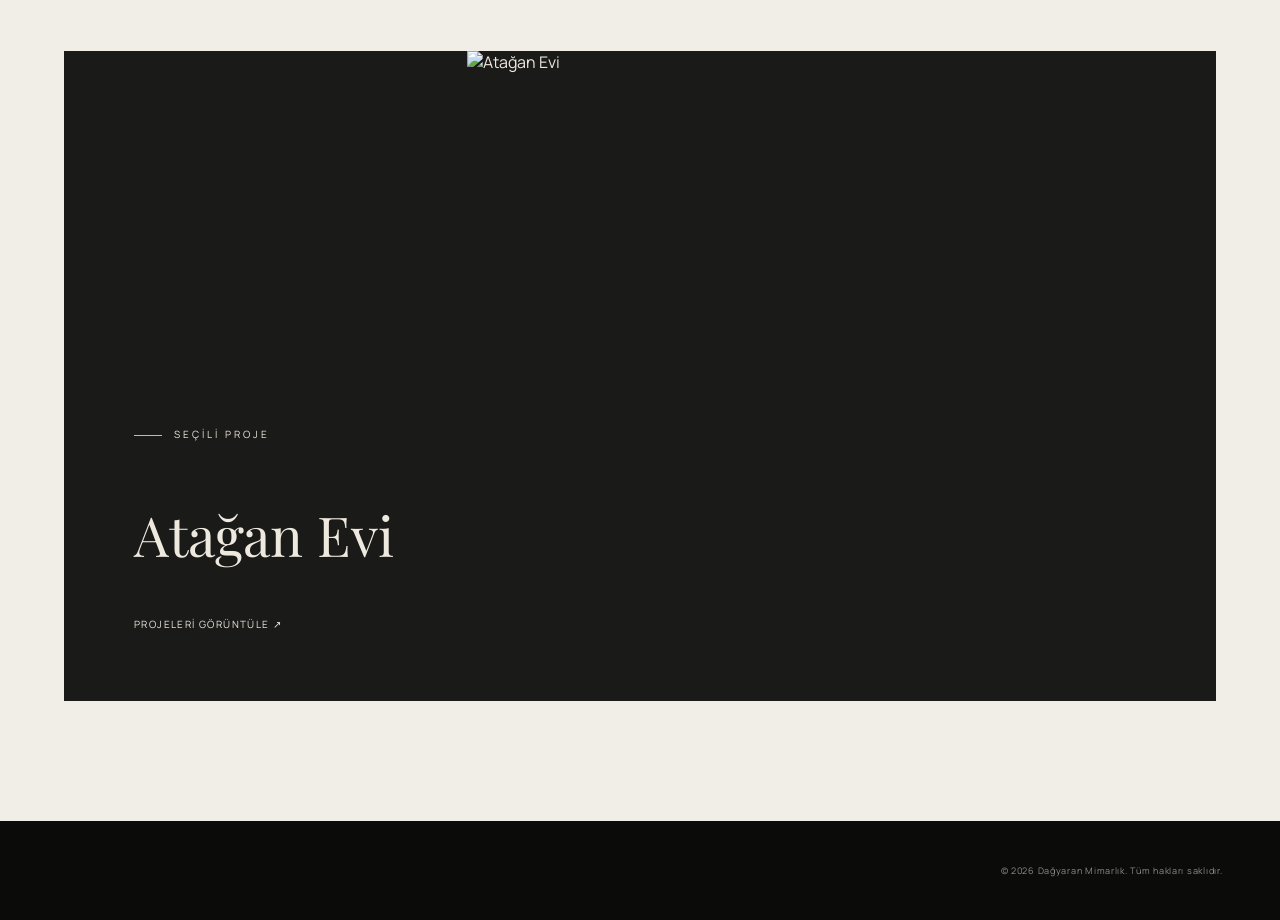
==== commit fd3413ee: "Resmi beyaz logoyu siteye uygula" ====
--- a/anasayfa.html
+++ b/anasayfa.html
@@ -1 +1 @@
-<!doctype html><html lang="tr"><head><meta charset="utf-8"><meta name="viewport" content="width=device-width,initial-scale=1"><meta name="description" content="Dağyaran Mimarlık Kayseri'de mimari tasarım, iç mimari, 3D görselleştirme, uygulama ve anahtar teslim proje hizmetleri sunar."><title>Dağyaran Mimarlık | Kayseri Mimarlık ve İç Mimarlık</title><link rel="preconnect" href="https://fonts.googleapis.com"><link rel="preconnect" href="https://fonts.gstatic.com" crossorigin><link href="https://fonts.googleapis.com/css2?family=Manrope:wght@300;400;500;600&family=Playfair+Display:ital,wght@0,400;1,400&display=swap" rel="stylesheet"><link rel="stylesheet" href="styles.css"><meta name="robots" content="index,follow"><link rel="canonical" href="https://dagyaranmimarlik.com/anasayfa.html"><meta property="og:type" content="website"><meta property="og:site_name" content="Dağyaran Mimarlık"><meta property="og:title" content="Dağyaran Mimarlık | Kayseri Mimarlık ve İç Mimarlık"><meta property="og:description" content="Dağyaran Mimarlık Kayseri'de mimari tasarım, iç mimari, 3D görselleştirme, uygulama ve anahtar teslim proje hizmetleri sunar."></head><body class="inner-page"><div class="page-curtain"></div><header class="site-header inner-header"><a class="brand" href="anasayfa.html"><span class="brand-mark dag-logo-mark" aria-hidden="true"><span class="dg-d">D</span><span class="dg-a">A</span><span class="dg-g">G</span></span><span class="brand-text dag-logo-text"><strong>DAĞYARAN</strong><em>MİMARLIK</em></span></a><nav class="desktop-nav"><a href="studyo.html">Stüdyo</a><a href="projeler.html">Projeler</a><a href="hizmetler.html">Hizmetler</a><a href="iletisim.html">İletişim</a></nav><a class="header-cta" href="iletisim.html">Projenizi Konuşalım</a></header><main><section class="home-hero"><div class="home-lines"></div><div class="home-hero-copy"><p class="eyebrow">MİMARİ TASARIM · İÇ MİMARİ · UYGULAMA</p><h1>Mekâna değer.<br><em>Hayata anlam.</em></h1><p>Dağyaran Mimarlık, yaşamın ritmine uyum sağlayan; ölçülü, özgün ve zamansız mekânlar tasarlar.</p><div class="home-actions"><a class="button light page-link" href="projeler.html">Seçili Projeler</a><a class="quiet-link page-link" href="studyo.html">Stüdyoyu tanıyın ↗</a></div></div><div class="home-number">01 / 04</div></section><section class="home-intro"><p>DAĞYARAN / KAYSERİ</p><h2>Mimarlığı biçimden önce <em>denge</em>, gösterişten önce <em>nitelik</em> olarak görüyoruz.</h2><a href="studyo.html" class="quiet-link page-link">Yaklaşımımızı okuyun ↗</a></section><section class="home-feature"><div><p class="eyebrow">SEÇİLİ PROJE</p><h2>Atağan Evi</h2><a href="projeler.html" class="quiet-link page-link">Projeleri görüntüle ↗</a></div><img src="https://drive.google.com/thumbnail?id=1v3eEyQSpE3MELbaEAuK14rETK1fbe3Ud&sz=w1600" alt="Atağan Evi"></section></main><footer><a class="brand footer-brand" href="anasayfa.html"><span class="brand-mark dag-logo-mark" aria-hidden="true"><span class="dg-d">D</span><span class="dg-a">A</span><span class="dg-g">G</span></span><span class="brand-text dag-logo-text"><strong>DAĞYARAN</strong><em>MİMARLIK</em></span></a><p>© 2026 Dağyaran Mimarlık. Tüm hakları saklıdır.</p></footer><script src="pages.js"></script></body></html>+<!doctype html><html lang="tr"><head><meta charset="utf-8"><meta name="viewport" content="width=device-width,initial-scale=1"><meta name="description" content="Dağyaran Mimarlık Kayseri'de mimari tasarım, iç mimari, 3D görselleştirme, uygulama ve anahtar teslim proje hizmetleri sunar."><title>Dağyaran Mimarlık | Kayseri Mimarlık ve İç Mimarlık</title><link rel="preconnect" href="https://fonts.googleapis.com"><link rel="preconnect" href="https://fonts.gstatic.com" crossorigin><link href="https://fonts.googleapis.com/css2?family=Manrope:wght@300;400;500;600&family=Playfair+Display:ital,wght@0,400;1,400&display=swap" rel="stylesheet"><link rel="stylesheet" href="styles.css"><meta name="robots" content="index,follow"><link rel="canonical" href="https://dagyaranmimarlik.com/anasayfa.html"><meta property="og:type" content="website"><meta property="og:site_name" content="Dağyaran Mimarlık"><meta property="og:title" content="Dağyaran Mimarlık | Kayseri Mimarlık ve İç Mimarlık"><meta property="og:description" content="Dağyaran Mimarlık Kayseri'de mimari tasarım, iç mimari, 3D görselleştirme, uygulama ve anahtar teslim proje hizmetleri sunar."></head><body class="inner-page"><div class="page-curtain"></div><header class="site-header inner-header"><a class="brand" href="anasayfa.html"><img class="official-site-logo" src="assets/dagyaran-logo-white.svg" alt="Dağyaran Mimarlık"></a><nav class="desktop-nav"><a href="studyo.html">Stüdyo</a><a href="projeler.html">Projeler</a><a href="hizmetler.html">Hizmetler</a><a href="iletisim.html">İletişim</a></nav><a class="header-cta" href="iletisim.html">Projenizi Konuşalım</a></header><main><section class="home-hero"><div class="home-lines"></div><div class="home-hero-copy"><p class="eyebrow">MİMARİ TASARIM · İÇ MİMARİ · UYGULAMA</p><h1>Mekâna değer.<br><em>Hayata anlam.</em></h1><p>Dağyaran Mimarlık, yaşamın ritmine uyum sağlayan; ölçülü, özgün ve zamansız mekânlar tasarlar.</p><div class="home-actions"><a class="button light page-link" href="projeler.html">Seçili Projeler</a><a class="quiet-link page-link" href="studyo.html">Stüdyoyu tanıyın ↗</a></div></div><div class="home-number">01 / 04</div></section><section class="home-intro"><p>DAĞYARAN / KAYSERİ</p><h2>Mimarlığı biçimden önce <em>denge</em>, gösterişten önce <em>nitelik</em> olarak görüyoruz.</h2><a href="studyo.html" class="quiet-link page-link">Yaklaşımımızı okuyun ↗</a></section><section class="home-feature"><div><p class="eyebrow">SEÇİLİ PROJE</p><h2>Atağan Evi</h2><a href="projeler.html" class="quiet-link page-link">Projeleri görüntüle ↗</a></div><img src="https://drive.google.com/thumbnail?id=1v3eEyQSpE3MELbaEAuK14rETK1fbe3Ud&sz=w1600" alt="Atağan Evi"></section></main><footer><a class="brand footer-brand" href="anasayfa.html"><img class="official-site-logo" src="assets/dagyaran-logo-white.svg" alt="Dağyaran Mimarlık"></a><p>© 2026 Dağyaran Mimarlık. Tüm hakları saklıdır.</p></footer><script src="pages.js"></script></body></html>
--- a/styles.css
+++ b/styles.css
@@ -5,4 +5,5 @@
 
 /* Quiet luxury direction */
 body{--paper:#f3f0e9;--ink:#171714;--accent:#b4a18b}.hero-classic{background:#191917;color:#f1ede5;min-height:760px;isolation:isolate}.hero-classic:before{content:"";position:absolute;inset:0;background:linear-gradient(90deg,rgba(0,0,0,.18),transparent 65%);z-index:-1}.hero-architecture{position:absolute;inset:0;overflow:hidden;z-index:-1}.arch-line{position:absolute;background:rgba(255,255,255,.09)}.arch-line.l1{width:1px;height:100%;left:67%;top:0}.arch-line.l2{height:1px;width:48%;right:0;top:31%}.arch-line.l3{width:1px;height:72%;right:12%;bottom:0}.arch-block{position:absolute;border:1px solid rgba(255,255,255,.08)}.arch-block.b1{width:31vw;height:42vw;right:8vw;top:18vh}.arch-block.b2{width:18vw;height:27vw;right:19vw;top:31vh;background:rgba(255,255,255,.018)}.hero-classic .hero-content{padding:0 7vw 9vh;max-width:1180px}.hero-classic h1{font-size:clamp(76px,10vw,154px);line-height:.82;letter-spacing:-.045em;margin:25px 0 45px}.hero-classic h1 em{color:#c7b8a5}.hero-classic .hero-bottomline{display:grid;grid-template-columns:460px auto;gap:7vw;align-items:end}.hero-classic .button.light{background:#f1ede5;color:#171714;padding:16px 22px}.hero-classic .button.light:hover{background:#c7b8a5}.hero-classic .hero-actions{margin:0}.hero-signature{position:absolute;right:-1vw;bottom:-.04em;font-family:'Playfair Display',serif;font-size:12vw;line-height:1;color:rgba(255,255,255,.022);letter-spacing:-.04em}.hero-classic .scroll-cue{right:4vw;top:auto;bottom:8vh}.hero-classic .scroll-cue i:after{background:#c7b8a5}.ticker{display:none}.scroll-progress{background:#c7b8a5}.statement{background:#f3f0e9}.statement h2 em{background:none;color:#8c7965}.projects{background:#e9e4dc}.project-grid{gap:18px}.project-card{background:transparent}.project-cover{height:600px}.project-cover:after{background:linear-gradient(0deg,rgba(10,10,9,.62),transparent 46%)}.project-meta{padding:26px}.project-meta span{color:#ddd0bf}.services{background:#1a1a18}.contact-title h2 em{background:none;color:#8c7965}.site-header.scrolled{background:rgba(25,25,23,.92)}@media(max-width:800px){.hero-classic{min-height:720px}.hero-classic .hero-content{padding:0 6vw 9vh}.hero-classic h1{font-size:19vw}.hero-classic .hero-bottomline{grid-template-columns:1fr;gap:26px}.arch-block.b1{width:75vw;height:100vw;right:-22vw}.arch-block.b2{width:46vw;height:68vw;right:5vw}.hero-signature{font-size:22vw}.project-cover{height:118vw}}
-.inner-page{background:#f1eee7;color:#171714}.inner-page .site-header{position:fixed;color:#f3efe7;mix-blend-mode:difference;transition:transform .5s,padding .35s}.inner-page .site-header.header-hidden{transform:translateY(-110%)}.page-curtain{position:fixed;inset:0;background:#171714;z-index:2000;transform:scaleY(1);transform-origin:bottom;transition:transform .85s cubic-bezier(.76,0,.24,1);pointer-events:none}.page-ready .page-curtain{transform:scaleY(0)}.page-leaving .page-curtain{transform:scaleY(1);transform-origin:top}.home-hero{height:100svh;min-height:760px;background:#171714;color:#f1eee7;position:relative;display:flex;align-items:flex-end;overflow:hidden}.home-lines{position:absolute;inset:0;background:linear-gradient(90deg,transparent 49.94%,#ffffff17 50%,transparent 50.06%),linear-gradient(0deg,transparent 66%,#ffffff12 66.1%,transparent 66.2%)}.home-lines:after{content:"";position:absolute;width:42vw;height:65vh;border:1px solid #ffffff15;right:8vw;top:18vh;transform:skewY(-8deg)}.home-hero-copy{position:relative;z-index:2;padding:0 7vw 9vh;width:min(1250px,94vw)}.home-hero h1,.page-hero h1,.project-detail-hero h1{font-family:'Playfair Display',serif;font-weight:400;letter-spacing:-.05em}.home-hero h1{font-size:clamp(76px,10.4vw,160px);line-height:.8;margin:24px 0 42px}.home-hero h1 em,.page-hero h1 em{color:#bbaa95}.home-hero-copy>p:not(.eyebrow){max-width:530px;font-size:14px;line-height:1.9;color:#bbb5aa}.home-actions{display:flex;gap:28px;align-items:center;margin-top:32px}.quiet-link{color:inherit;text-decoration:none;font-size:10px;letter-spacing:.14em;text-transform:uppercase}.home-number{position:absolute;right:5vw;bottom:9vh;font-size:9px;letter-spacing:.2em}.home-intro{padding:150px 9vw 170px}.home-intro>p{font-size:9px;letter-spacing:.25em;color:#897a69}.home-intro h2{font-family:'Playfair Display',serif;font-size:clamp(48px,6.4vw,96px);line-height:1.02;font-weight:400;max-width:1200px}.home-intro h2 em{color:#8d7962}.home-feature{margin:0 5vw 120px;display:grid;grid-template-columns:.7fr 1.3fr;min-height:650px;background:#1a1a18;color:#eee9df}.home-feature>div{padding:70px;display:flex;flex-direction:column;justify-content:flex-end}.home-feature h2{font-family:'Playfair Display',serif;font-size:55px;font-weight:400}.home-feature img{width:100%;height:100%;object-fit:cover;min-height:650px}.page-hero{padding:210px 8vw 100px;min-height:58vh;background:#1a1a18;color:#f1eee7}.page-hero h1{font-size:clamp(82px,11vw,170px);line-height:.8;margin:35px 0}.page-hero>p:last-child{max-width:480px;color:#aaa49a;line-height:1.8}.split-hero{display:grid;grid-template-columns:1.25fr .75fr;gap:10vw;align-items:end}.split-hero>p{font-size:15px;line-height:2;color:#bbb5aa}.portfolio-list{padding:60px 7vw 130px}.portfolio-row{display:grid;grid-template-columns:70px 1fr auto;align-items:center;gap:30px;padding:38px 0;border-bottom:1px solid #17171429;color:inherit;text-decoration:none;transition:padding .35s}.portfolio-row:hover{padding-left:18px}.portfolio-row>span,.portfolio-row small{font-size:9px;letter-spacing:.16em;color:#8d806f}.portfolio-row h2{font-family:'Playfair Display',serif;font-weight:400;font-size:clamp(34px,4vw,62px);margin:5px 0}.editorial-copy{padding:140px 9vw;display:grid;grid-template-columns:.3fr 1.3fr .7fr;gap:60px}.editorial-copy span{font-size:9px;letter-spacing:.2em}.editorial-copy h2{font-family:'Playfair Display',serif;font-size:55px;font-weight:400;margin:0}.editorial-copy p,.service-editorial p{line-height:1.9;color:#716a61}.service-editorial{padding:40px 8vw 130px}.service-editorial article{display:grid;grid-template-columns:70px 1fr 1fr;gap:35px;padding:40px 0;border-bottom:1px solid #17171426}.service-editorial h2{font-family:'Playfair Display',serif;font-weight:400;font-size:42px;margin:0}.service-editorial p{max-width:520px;margin:0}.contact-editorial{padding:80px 8vw 160px;display:grid;grid-template-columns:repeat(3,1fr);gap:60px}.contact-editorial>div{border-top:1px solid #17171433;padding-top:24px}.contact-editorial small{letter-spacing:.18em;font-size:9px}.contact-editorial a,.contact-editorial p{display:block;color:inherit;text-decoration:none;line-height:1.9;margin:10px 0}.project-detail-hero{padding:190px 7vw 80px;background:#1a1a18;color:#f1eee7}.project-detail-hero p,.project-detail-hero span{font-size:9px;letter-spacing:.2em;text-transform:uppercase;color:#aaa49a}.project-detail-hero h1{font-size:clamp(70px,10vw,150px);line-height:.85;margin:40px 0}.project-return{color:#f1eee7;text-decoration:none;font-size:9px;letter-spacing:.16em;text-transform:uppercase}.project-chapter{padding:80px 6vw 30px}.chapter-title{display:flex;align-items:center;gap:24px;margin-bottom:30px;font-size:9px;letter-spacing:.18em;text-transform:uppercase}.chapter-title i{height:1px;background:#1717142e;flex:1}.detail-grid{columns:2;column-gap:18px}.detail-grid figure{break-inside:avoid;margin:0 0 28px}.detail-grid img{width:100%;display:block}.detail-grid figcaption{font-size:8px;letter-spacing:.15em;color:#8d806f;margin-top:8px}.home-intro,.home-feature,.portfolio-row,.editorial-copy,.service-editorial article,.contact-editorial>div,.project-chapter{opacity:0;transform:translateY(25px);transition:opacity .9s,transform .9s}.in-view{opacity:1!important;transform:none!important}@media(max-width:800px){.inner-page .desktop-nav,.inner-page .header-cta{display:none}.home-hero h1{font-size:19vw}.home-feature,.split-hero,.editorial-copy,.service-editorial article,.contact-editorial{grid-template-columns:1fr}.home-feature{margin:0 4vw 70px}.home-feature>div{padding:38px}.home-feature img{min-height:450px}.page-hero{padding:160px 6vw 70px}.portfolio-list{padding:30px 6vw 80px}.portfolio-row{grid-template-columns:40px 1fr}.portfolio-row>span:last-child{display:none}.editorial-copy{padding:90px 6vw}.service-editorial{padding:20px 6vw 90px}.service-editorial article{grid-template-columns:40px 1fr}.service-editorial article p{grid-column:2}.contact-editorial{padding:60px 6vw 100px}.detail-grid{columns:1}.project-chapter{padding:55px 4vw 20px}.home-actions{align-items:flex-start;flex-direction:column}}+.inner-page{background:#f1eee7;color:#171714}.inner-page .site-header{position:fixed;color:#f3efe7;mix-blend-mode:difference;transition:transform .5s,padding .35s}.inner-page .site-header.header-hidden{transform:translateY(-110%)}.page-curtain{position:fixed;inset:0;background:#171714;z-index:2000;transform:scaleY(1);transform-origin:bottom;transition:transform .85s cubic-bezier(.76,0,.24,1);pointer-events:none}.page-ready .page-curtain{transform:scaleY(0)}.page-leaving .page-curtain{transform:scaleY(1);transform-origin:top}.home-hero{height:100svh;min-height:760px;background:#171714;color:#f1eee7;position:relative;display:flex;align-items:flex-end;overflow:hidden}.home-lines{position:absolute;inset:0;background:linear-gradient(90deg,transparent 49.94%,#ffffff17 50%,transparent 50.06%),linear-gradient(0deg,transparent 66%,#ffffff12 66.1%,transparent 66.2%)}.home-lines:after{content:"";position:absolute;width:42vw;height:65vh;border:1px solid #ffffff15;right:8vw;top:18vh;transform:skewY(-8deg)}.home-hero-copy{position:relative;z-index:2;padding:0 7vw 9vh;width:min(1250px,94vw)}.home-hero h1,.page-hero h1,.project-detail-hero h1{font-family:'Playfair Display',serif;font-weight:400;letter-spacing:-.05em}.home-hero h1{font-size:clamp(76px,10.4vw,160px);line-height:.8;margin:24px 0 42px}.home-hero h1 em,.page-hero h1 em{color:#bbaa95}.home-hero-copy>p:not(.eyebrow){max-width:530px;font-size:14px;line-height:1.9;color:#bbb5aa}.home-actions{display:flex;gap:28px;align-items:center;margin-top:32px}.quiet-link{color:inherit;text-decoration:none;font-size:10px;letter-spacing:.14em;text-transform:uppercase}.home-number{position:absolute;right:5vw;bottom:9vh;font-size:9px;letter-spacing:.2em}.home-intro{padding:150px 9vw 170px}.home-intro>p{font-size:9px;letter-spacing:.25em;color:#897a69}.home-intro h2{font-family:'Playfair Display',serif;font-size:clamp(48px,6.4vw,96px);line-height:1.02;font-weight:400;max-width:1200px}.home-intro h2 em{color:#8d7962}.home-feature{margin:0 5vw 120px;display:grid;grid-template-columns:.7fr 1.3fr;min-height:650px;background:#1a1a18;color:#eee9df}.home-feature>div{padding:70px;display:flex;flex-direction:column;justify-content:flex-end}.home-feature h2{font-family:'Playfair Display',serif;font-size:55px;font-weight:400}.home-feature img{width:100%;height:100%;object-fit:cover;min-height:650px}.page-hero{padding:210px 8vw 100px;min-height:58vh;background:#1a1a18;color:#f1eee7}.page-hero h1{font-size:clamp(82px,11vw,170px);line-height:.8;margin:35px 0}.page-hero>p:last-child{max-width:480px;color:#aaa49a;line-height:1.8}.split-hero{display:grid;grid-template-columns:1.25fr .75fr;gap:10vw;align-items:end}.split-hero>p{font-size:15px;line-height:2;color:#bbb5aa}.portfolio-list{padding:60px 7vw 130px}.portfolio-row{display:grid;grid-template-columns:70px 1fr auto;align-items:center;gap:30px;padding:38px 0;border-bottom:1px solid #17171429;color:inherit;text-decoration:none;transition:padding .35s}.portfolio-row:hover{padding-left:18px}.portfolio-row>span,.portfolio-row small{font-size:9px;letter-spacing:.16em;color:#8d806f}.portfolio-row h2{font-family:'Playfair Display',serif;font-weight:400;font-size:clamp(34px,4vw,62px);margin:5px 0}.editorial-copy{padding:140px 9vw;display:grid;grid-template-columns:.3fr 1.3fr .7fr;gap:60px}.editorial-copy span{font-size:9px;letter-spacing:.2em}.editorial-copy h2{font-family:'Playfair Display',serif;font-size:55px;font-weight:400;margin:0}.editorial-copy p,.service-editorial p{line-height:1.9;color:#716a61}.service-editorial{padding:40px 8vw 130px}.service-editorial article{display:grid;grid-template-columns:70px 1fr 1fr;gap:35px;padding:40px 0;border-bottom:1px solid #17171426}.service-editorial h2{font-family:'Playfair Display',serif;font-weight:400;font-size:42px;margin:0}.service-editorial p{max-width:520px;margin:0}.contact-editorial{padding:80px 8vw 160px;display:grid;grid-template-columns:repeat(3,1fr);gap:60px}.contact-editorial>div{border-top:1px solid #17171433;padding-top:24px}.contact-editorial small{letter-spacing:.18em;font-size:9px}.contact-editorial a,.contact-editorial p{display:block;color:inherit;text-decoration:none;line-height:1.9;margin:10px 0}.project-detail-hero{padding:190px 7vw 80px;background:#1a1a18;color:#f1eee7}.project-detail-hero p,.project-detail-hero span{font-size:9px;letter-spacing:.2em;text-transform:uppercase;color:#aaa49a}.project-detail-hero h1{font-size:clamp(70px,10vw,150px);line-height:.85;margin:40px 0}.project-return{color:#f1eee7;text-decoration:none;font-size:9px;letter-spacing:.16em;text-transform:uppercase}.project-chapter{padding:80px 6vw 30px}.chapter-title{display:flex;align-items:center;gap:24px;margin-bottom:30px;font-size:9px;letter-spacing:.18em;text-transform:uppercase}.chapter-title i{height:1px;background:#1717142e;flex:1}.detail-grid{columns:2;column-gap:18px}.detail-grid figure{break-inside:avoid;margin:0 0 28px}.detail-grid img{width:100%;display:block}.detail-grid figcaption{font-size:8px;letter-spacing:.15em;color:#8d806f;margin-top:8px}.home-intro,.home-feature,.portfolio-row,.editorial-copy,.service-editorial article,.contact-editorial>div,.project-chapter{opacity:0;transform:translateY(25px);transition:opacity .9s,transform .9s}.in-view{opacity:1!important;transform:none!important}@media(max-width:800px){.inner-page .desktop-nav,.inner-page .header-cta{display:none}.home-hero h1{font-size:19vw}.home-feature,.split-hero,.editorial-copy,.service-editorial article,.contact-editorial{grid-template-columns:1fr}.home-feature{margin:0 4vw 70px}.home-feature>div{padding:38px}.home-feature img{min-height:450px}.page-hero{padding:160px 6vw 70px}.portfolio-list{padding:30px 6vw 80px}.portfolio-row{grid-template-columns:40px 1fr}.portfolio-row>span:last-child{display:none}.editorial-copy{padding:90px 6vw}.service-editorial{padding:20px 6vw 90px}.service-editorial article{grid-template-columns:40px 1fr}.service-editorial article p{grid-column:2}.contact-editorial{padding:60px 6vw 100px}.detail-grid{columns:1}.project-chapter{padding:55px 4vw 20px}.home-actions{align-items:flex-start;flex-direction:column}}
+/* Official Dağyaran logo lockup */.inner-page .brand{gap:10px}.dag-logo-mark{position:relative!important;width:54px!important;height:46px!important;display:inline-block!important;font-family:Manrope,sans-serif;font-weight:300;line-height:1;color:currentColor}.dag-logo-mark span{position:absolute;display:block;font-size:43px;line-height:43px;letter-spacing:-.13em}.dag-logo-mark .dg-d{left:0;top:0}.dag-logo-mark .dg-a{left:15px;top:2px;transform:scaleX(.78)}.dag-logo-mark .dg-g{left:28px;top:0}.dag-logo-text strong{font-family:Manrope,sans-serif!important;font-weight:300!important;font-size:25px!important;letter-spacing:.02em!important;line-height:.9!important}.dag-logo-text em{font-family:Manrope,sans-serif!important;font-weight:300!important;font-size:14px!important;letter-spacing:.22em!important;margin-top:8px!important}.footer-brand .dag-logo-mark{width:45px!important;height:38px!important;transform:scale(.8);transform-origin:left center}.footer-brand .dag-logo-text strong{font-size:20px!important}.footer-brand .dag-logo-text em{font-size:11px!important}@media(max-width:800px){.dag-logo-mark{width:45px!important;height:38px!important;transform:scale(.82);transform-origin:left center}.dag-logo-text strong{font-size:20px!important}.dag-logo-text em{font-size:10px!important;margin-top:6px!important}}
